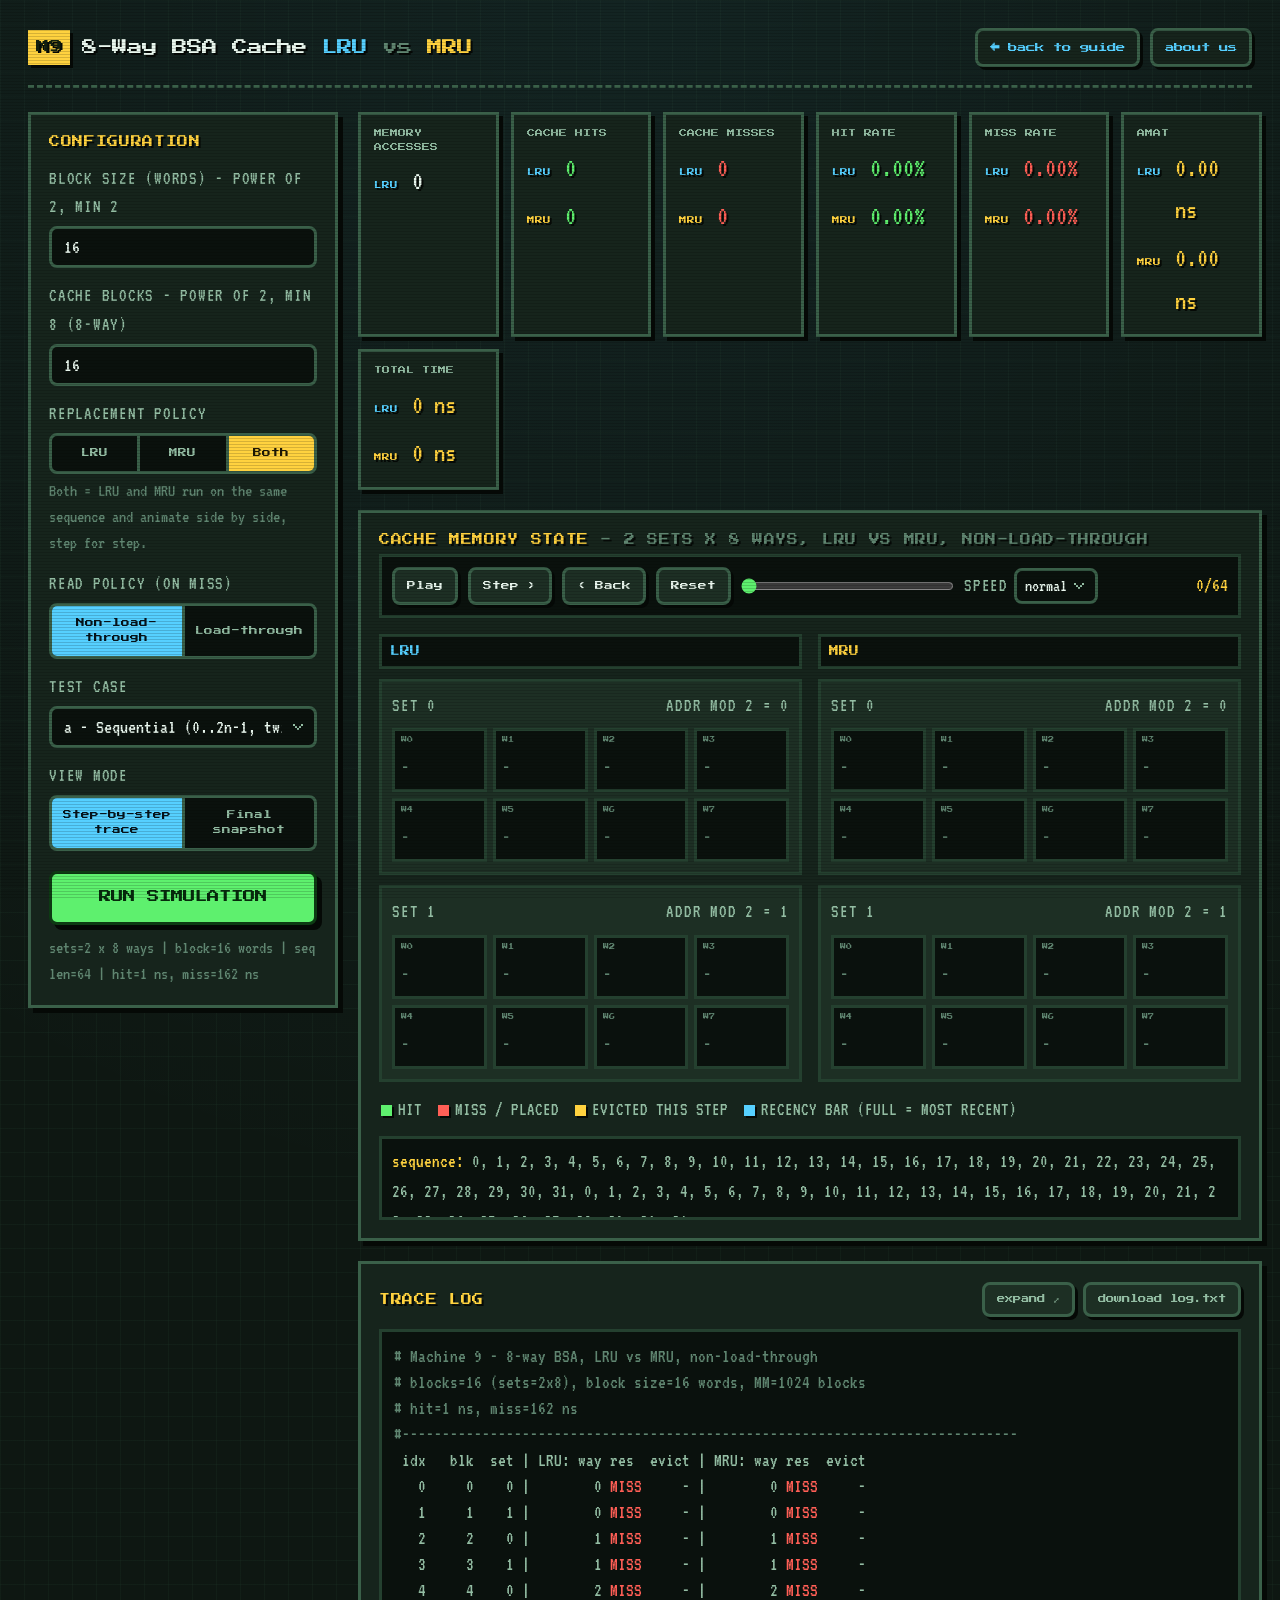
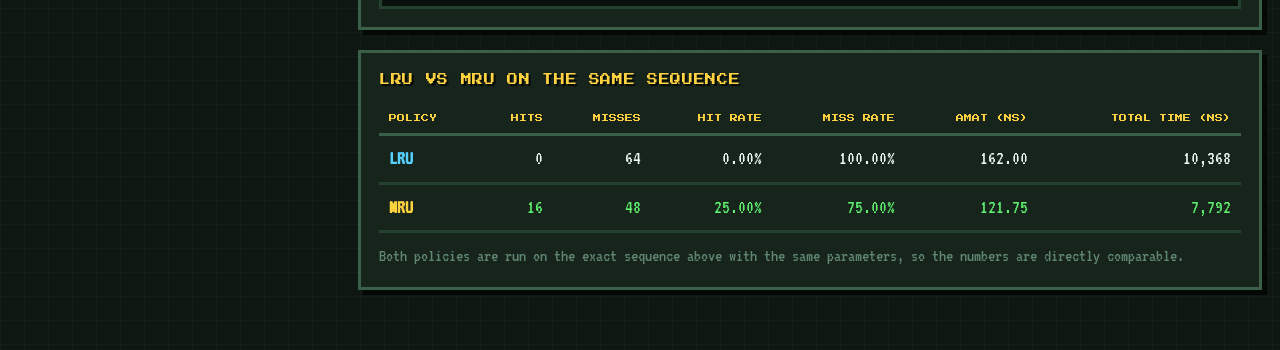
==== simulator.html @ cba734e6 "uploaded site files" ====
<!DOCTYPE html>
<html lang="en">
<head>
<meta charset="UTF-8">
<meta name="viewport" content="width=device-width, initial-scale=1.0">
<title>Simulator - Machine 9 (8-Way BSA, LRU vs MRU)</title>
<link rel="preconnect" href="https://fonts.googleapis.com">
<link href="https://fonts.googleapis.com/css2?family=Press+Start+2P&family=VT323&display=swap" rel="stylesheet">
<link rel="stylesheet" href="style.css">
</head>
<body>
<div class="wrap">

<header>
  <h1><span class="m9">M9</span>8-Way BSA Cache <span style="color:var(--blue)">LRU</span> <span style="color:var(--faint)">vs</span> <span style="color:var(--amber)">MRU</span></h1>
  <nav>
    <a href="index.html">&larr; back to guide</a>
    <a href="about.html">about us</a>
  </nav>
</header>

<div class="grid">

  <div>
    <div class="card">
      <h2>Configuration</h2>

      <label for="bs">Block size (words) - power of 2, min 2</label>
      <input id="bs" type="number" value="16" min="2" step="1">

      <label for="nb">Cache blocks - power of 2, min 8 (8-way)</label>
      <input id="nb" type="number" value="16" min="8" step="1">

      <label>Replacement policy</label>
      <div class="seg pol" id="pol">
        <button data-v="lru">LRU</button>
        <button data-v="mru">MRU</button>
        <button data-v="both" class="on">Both</button>
      </div>
      <div class="hint" style="margin-top:4px">Both = LRU and MRU run on the same sequence and animate side by side, step for step.</div>

      <label>Read policy (on miss)</label>
      <div class="seg" id="rp">
        <button data-v="nlt" class="on">Non-load-through</button>
        <button data-v="lt">Load-through</button>
      </div>

      <label for="tc">Test case</label>
      <select id="tc">
        <option value="a">a - Sequential (0..2n-1, twice)</option>
        <option value="b">b - Mid-repeat blocks</option>
        <option value="c">c - Random (64 accesses, 0-1023)</option>
      </select>

      <div id="seedrow" style="display:none">
        <label for="seed">Random seed</label>
        <input id="seed" type="number" value="42">
      </div>

      <label>View mode</label>
      <div class="seg" id="vm">
        <button data-v="anim" class="on">Step-by-step trace</button>
        <button data-v="final">Final snapshot</button>
      </div>

      <button class="runbtn" id="run">Run simulation</button>
      <div class="err" id="err"></div>
      <div class="hint" id="cfgsum"></div>
    </div>
  </div>

  <div>
    <div class="stats" id="stats"></div>

    <div class="card">
      <div class="loghead" style="margin-bottom:6px">
        <h2 style="margin:0">Cache memory state <span id="dielabel" style="color:var(--faint)"></span></h2>
      </div>

      <div class="bar" id="animbar" style="display:none">
        <button id="btnPlay">Play</button>
        <button id="btnStep">Step &rsaquo;</button>
        <button id="btnBack">&lsaquo; Back</button>
        <button id="btnReset">Reset</button>
        <input type="range" id="scrub" min="0" value="0" aria-label="scrub through trace">
        <label style="margin:0;display:flex;align-items:center;gap:6px">speed
          <select id="spd">
            <option value="700">slow</option>
            <option value="350" selected>normal</option>
            <option value="120">fast</option>
          </select>
        </label>
        <span class="stepinfo" id="stepinfo">-</span>
      </div>

      <div class="dies" id="dies"></div>

      <div class="legend">
        <span><span class="dot" style="background:var(--hit)"></span>hit</span>
        <span><span class="dot" style="background:var(--miss)"></span>miss / placed</span>
        <span><span class="dot" style="background:var(--amber)"></span>evicted this step</span>
        <span><span class="dot" style="background:var(--blue)"></span>recency bar (full = most recent)</span>
      </div>

      <div class="seqview" id="seqview"></div>
    </div>

    <div class="card section">
      <div class="loghead">
        <h2 style="margin:0">Trace log</h2>
        <div style="display:flex;gap:8px">
          <button id="expandLog">expand &#x2922;</button>
          <button id="dl">download log.txt</button>
        </div>
      </div>
      <div class="log" id="log"></div>
    </div>

    <div class="card section">
      <h2>LRU vs MRU on the same sequence</h2>
      <table id="cmp"></table>
      <div class="hint">Both policies are run on the exact sequence above with the same parameters, so the numbers are directly comparable.</div>
    </div>
  </div>

</div>
</div>

<div class="modal-overlay" id="logModal">
  <div class="modal-box">
    <div class="loghead modal-head">
      <h2 style="margin:0">Trace log <span class="dielabel-sub" id="modalMeta"></span></h2>
      <div style="display:flex;gap:8px">
        <button id="dlModal">download log.txt</button>
        <button id="closeLog">close &#x2715;</button>
      </div>
    </div>
    <div class="log modal-log" id="logFull"></div>
  </div>
</div>

<script src="simulator.js"></script>
</body>
</html>
---- style.css ----
/* ============================================================
   M9 CACHE SIM - pixel arcade / chalkboard theme
   ============================================================ */

:root {
  --bg: #0e1712;
  --bg2: #0a110d;
  --panel: #16241c;
  --panel2: #1d2f24;
  --line: #3a6049;
  --line2: #24402f;
  --ink: #e9f7ee;
  --muted: #93bda3;
  --faint: #5f8570;
  --hit: #5ef06e;
  --miss: #ff5f56;
  --amber: #ffd23f;
  --blue: #56d0ff;
  --pink: #ff7ce5;
  --hit-dim: rgba(94, 240, 110, 0.18);
  --miss-dim: rgba(255, 95, 86, 0.18);
  --shadow: #050906;
  --mono: 'VT323', ui-monospace, Consolas, monospace;
  --sans: 'VT323', ui-monospace, Consolas, monospace;
  --disp: 'Press Start 2P', 'VT323', monospace;
  /* rounding applied to interactive controls only - panels stay square */
  --r: 8px;
}

html { font-size: 118%; }

* { box-sizing: border-box; margin: 0; padding: 0; }

img, .avatar-img { image-rendering: pixelated; }

body {
  background-color: var(--bg);
  /* chalkboard grid */
  background-image:
    linear-gradient(rgba(90, 160, 115, 0.055) 1px, transparent 1px),
    linear-gradient(90deg, rgba(90, 160, 115, 0.055) 1px, transparent 1px),
    radial-gradient(circle at 50% 0%, rgba(86, 208, 255, 0.07), transparent 60%);
  background-size: 24px 24px, 24px 24px, 100% 100%;
  color: var(--ink);
  font-family: var(--sans);
  font-size: 1.12rem;
  line-height: 1.5;
  min-height: 100vh;
}

/* CRT scanlines */
body::before {
  content: '';
  position: fixed;
  inset: 0;
  pointer-events: none;
  z-index: 999;
  background: repeating-linear-gradient(
    to bottom,
    rgba(0, 0, 0, 0.16) 0px,
    rgba(0, 0, 0, 0.16) 1px,
    transparent 1px,
    transparent 3px
  );
  mix-blend-mode: multiply;
}

.wrap {
  width: 100%;
  max-width: none;
  margin: 0 auto;
  padding: 28px 28px 60px;
  animation: pixel-in 0.4s steps(4) both;
}

@keyframes pixel-in {
  from { opacity: 0; transform: translateY(12px); }
  to   { opacity: 1; transform: translateY(0); }
}

::selection { background: var(--amber); color: #12200f; }

/* ---------- scrollbars ---------- */
::-webkit-scrollbar { width: 12px; height: 12px; }
::-webkit-scrollbar-track { background: var(--bg2); }
::-webkit-scrollbar-thumb { background: var(--line); border: 2px solid var(--bg2); }
::-webkit-scrollbar-thumb:hover { background: var(--hit); }

/* ---------- header ---------- */
header {
  display: flex;
  align-items: center;
  justify-content: space-between;
  flex-wrap: wrap;
  gap: 12px;
  border-bottom: 3px dashed var(--line);
  padding-bottom: 18px;
  margin-bottom: 24px;
}

h1 {
  font-family: var(--disp);
  font-size: 0.82rem;
  font-weight: 400;
  line-height: 1.7;
  text-shadow: 2px 2px 0 var(--shadow);
}

h1 .m9 {
  display: inline-block;
  color: #12200f;
  background: var(--amber);
  font-family: var(--disp);
  font-size: 0.85em;
  padding: 6px 8px;
  margin-right: 12px;
  vertical-align: 2px;
  border: 0;
  border-radius: 0;
  box-shadow: 3px 3px 0 var(--shadow);
}

.sub { color: var(--muted); font-family: var(--mono); font-size: 1rem; }

nav { display: flex; gap: 10px; flex-wrap: wrap; }

nav a {
  color: var(--blue);
  font-family: var(--disp);
  font-size: 0.5rem;
  line-height: 1.6;
  text-decoration: none;
  background: var(--panel);
  border: 3px solid var(--line);
  border-radius: var(--r);
  padding: 9px 12px;
  box-shadow: 3px 3px 0 var(--shadow);
  transition: none;
}
nav a:hover {
  border-color: var(--blue);
  color: var(--ink);
  transform: translate(1px, 1px);
  box-shadow: 2px 2px 0 var(--shadow);
}
nav a:active { transform: translate(3px, 3px); box-shadow: 0 0 0 var(--shadow); }
nav a.active { border-color: var(--amber); color: var(--amber); }

/* ---------- layout ---------- */
.grid { display: grid; grid-template-columns: 310px 1fr; gap: 20px; }
@media (max-width: 900px) { .grid { grid-template-columns: 1fr; } }

.card {
  background: var(--panel);
  border: 3px solid var(--line);
  border-radius: 0;
  padding: 18px;
  box-shadow: 5px 5px 0 var(--shadow);
}

.card h2 {
  font-family: var(--disp);
  font-size: 0.58rem;
  font-weight: 400;
  color: var(--amber);
  text-transform: uppercase;
  letter-spacing: 0.06em;
  line-height: 1.6;
  margin-bottom: 14px;
  text-shadow: 2px 2px 0 var(--shadow);
}

.section { margin-top: 20px; }

label {
  display: block;
  font-family: var(--mono);
  font-size: 1rem;
  color: var(--muted);
  margin: 14px 0 5px;
  text-transform: uppercase;
  letter-spacing: 0.04em;
}

/* ---------- form controls ---------- */
input[type='number'],
input[type='text'] {
  width: 100%;
  background: var(--bg2);
  color: var(--ink);
  border: 3px solid var(--line);
  border-radius: var(--r);
  padding: 8px 12px;
  font-family: var(--mono);
  font-size: 1.05rem;
}
input[type='number']:hover, input[type='text']:hover { border-color: var(--blue); }

select {
  width: 100%;
  appearance: none;
  -webkit-appearance: none;
  background-color: var(--bg2);
  background-image: url("data:image/svg+xml,%3Csvg xmlns='http://www.w3.org/2000/svg' width='12' height='12' shape-rendering='crispEdges'%3E%3Crect x='1' y='3' width='2' height='2' fill='%2393bda3'/%3E%3Crect x='3' y='5' width='2' height='2' fill='%2393bda3'/%3E%3Crect x='5' y='7' width='2' height='2' fill='%2393bda3'/%3E%3Crect x='7' y='5' width='2' height='2' fill='%2393bda3'/%3E%3Crect x='9' y='3' width='2' height='2' fill='%2393bda3'/%3E%3C/svg%3E");
  background-repeat: no-repeat;
  background-position: right 10px center;
  color: var(--ink);
  border: 3px solid var(--line);
  border-radius: var(--r);
  padding: 8px 32px 8px 12px;
  font-family: var(--mono);
  font-size: 1.05rem;
  cursor: pointer;
}
select:hover { border-color: var(--blue); }
select option { background: var(--panel2); color: var(--ink); }

select:focus,
input:focus,
button:focus-visible,
a:focus-visible { outline: 3px solid var(--amber); outline-offset: 2px; }

.seg {
  display: flex;
  background: var(--bg2);
  border: 3px solid var(--line);
  border-radius: var(--r);
  overflow: hidden;
  gap: 0;
}
.seg button {
  flex: 1;
  background: none;
  border: 0;
  border-right: 3px solid var(--line);
  color: var(--muted);
  font-family: var(--disp);
  font-size: 0.46rem;
  line-height: 1.7;
  padding: 10px 4px;
  cursor: pointer;
}
.seg button:last-child { border-right: 0; }
.seg button:hover { color: var(--ink); background: var(--panel2); }
.seg button.on { background: var(--blue); color: #06131b; }
.seg.pol button.on { background: var(--amber); color: #1c1704; }

.runbtn {
  width: 100%;
  margin-top: 20px;
  background: var(--hit);
  color: #062a0c;
  border: 3px solid #0d3a13;
  border-radius: var(--r);
  padding: 14px 10px;
  font-family: var(--disp);
  font-size: 0.66rem;
  line-height: 1.6;
  cursor: pointer;
  box-shadow: 5px 5px 0 var(--shadow);
  text-transform: uppercase;
}
.runbtn:hover { background: #7bff8b; transform: translate(1px, 1px); box-shadow: 4px 4px 0 var(--shadow); }
.runbtn:active { transform: translate(5px, 5px); box-shadow: 0 0 0 var(--shadow); }

.hint {
  font-family: var(--mono);
  font-size: 0.95rem;
  color: var(--faint);
  margin-top: 10px;
  line-height: 1.45;
}

.err {
  color: var(--miss);
  font-family: var(--mono);
  font-size: 1rem;
  margin-top: 10px;
  display: none;
  text-transform: uppercase;
}

/* ---------- stat tiles ---------- */
.stats {
  display: grid;
  grid-template-columns: repeat(auto-fit, minmax(140px, 1fr));
  gap: 12px;
  margin-bottom: 20px;
}
.stat {
  background: var(--panel);
  border: 3px solid var(--line);
  border-radius: 0;
  padding: 12px 13px;
  box-shadow: 4px 4px 0 var(--shadow);
}
.stat .k {
  font-family: var(--disp);
  font-size: 0.42rem;
  line-height: 1.7;
  color: var(--muted);
  text-transform: uppercase;
}
.stat .v {
  font-family: var(--mono);
  font-size: 1.5rem;
  font-weight: 400;
  margin-top: 6px;
  display: flex;
  align-items: baseline;
  gap: 8px;
  text-shadow: 2px 2px 0 var(--shadow);
}
.stat .v .ptag { font-family: var(--disp); font-size: 0.4rem; min-width: 30px; }
.stat .v.hit { color: var(--hit); }
.stat .v.miss { color: var(--miss); }
.stat .v.amber { color: var(--amber); }

/* ---------- animation bar ---------- */
.bar {
  display: flex;
  align-items: center;
  gap: 10px;
  flex-wrap: wrap;
  margin-bottom: 16px;
  background: var(--bg2);
  border: 3px solid var(--line2);
  padding: 10px;
}
.bar button {
  background: var(--panel2);
  border: 3px solid var(--line);
  color: var(--ink);
  border-radius: var(--r);
  padding: 9px 12px;
  font-family: var(--disp);
  font-size: 0.46rem;
  line-height: 1.6;
  cursor: pointer;
  box-shadow: 3px 3px 0 var(--shadow);
}
.bar button:hover { border-color: var(--blue); color: var(--blue); transform: translate(1px, 1px); box-shadow: 2px 2px 0 var(--shadow); }
.bar button:active { transform: translate(3px, 3px); box-shadow: 0 0 0 var(--shadow); }
.bar button:disabled { opacity: 0.3; cursor: default; transform: none; box-shadow: 3px 3px 0 var(--shadow); }
.bar input[type='range'] { flex: 1; min-width: 120px; accent-color: var(--hit); height: 12px; }
.bar select { width: auto; font-size: 0.95rem; padding: 6px 28px 6px 8px; }
.bar label { margin: 0; }
.stepinfo {
  font-family: var(--mono);
  font-size: 1.05rem;
  color: var(--amber);
  min-width: 120px;
  text-align: right;
}

/* ---------- cache dies ---------- */
.dies { display: grid; gap: 16px; grid-template-columns: 1fr; }
.dies.dual { grid-template-columns: 1fr 1fr; }
@media (max-width: 1050px) { .dies.dual { grid-template-columns: 1fr; } }

.diecol { min-width: 0; }
.dietitle {
  display: flex;
  justify-content: space-between;
  align-items: center;
  font-family: var(--disp);
  font-size: 0.52rem;
  line-height: 1.7;
  margin-bottom: 10px;
  padding: 6px 8px;
  background: var(--bg2);
  border: 3px solid var(--line2);
}
.dielive { font-family: var(--mono); font-size: 1rem; letter-spacing: 0.02em; }

.die { display: grid; gap: 10px; }
/* side-by-side dies fold to 4 ways per row only when there isn't room for 8 */
.dies.dual .ways { grid-template-columns: repeat(8, 1fr); }
@media (max-width: 1500px) { .dies.dual .ways { grid-template-columns: repeat(4, 1fr); } }

.set {
  background: var(--panel2);
  border: 3px solid var(--line2);
  border-radius: 0;
  padding: 10px;
}
.set .shead {
  font-family: var(--mono);
  font-size: 1rem;
  color: var(--muted);
  letter-spacing: 0.04em;
  margin-bottom: 8px;
  display: flex;
  justify-content: space-between;
  text-transform: uppercase;
}
.ways { display: grid; grid-template-columns: repeat(8, 1fr); gap: 6px; }
@media (max-width: 700px) { .ways { grid-template-columns: repeat(4, 1fr); } }

.way {
  position: relative;
  background: var(--bg2);
  border: 3px solid var(--line2);
  border-radius: 0;
  min-height: 64px;
  padding: 5px 6px;
  font-family: var(--mono);
  transition: none;
}
.way .wtag { font-family: var(--disp); font-size: 0.32rem; color: var(--faint); }
.way .blk {
  font-family: var(--disp);
  font-size: 0.6rem;
  line-height: 1.5;
  margin-top: 6px;
  text-shadow: 2px 2px 0 var(--shadow);
}
.way .empty { color: var(--faint); font-size: 1.1rem; margin-top: 6px; }
.way .rec {
  position: absolute;
  left: 0;
  bottom: 0;
  height: 5px;
  background: var(--blue);
  border-radius: 0;
  opacity: 1;
}
.way.flash-hit { border-color: var(--hit); background: var(--hit-dim); box-shadow: inset 0 0 0 2px rgba(94,240,110,.35); }
.way.flash-miss { border-color: var(--miss); background: var(--miss-dim); box-shadow: inset 0 0 0 2px rgba(255,95,86,.35); }
.way.flash-evict { border-color: var(--amber); }

.badge {
  position: absolute;
  top: 4px;
  right: 4px;
  font-family: var(--disp);
  font-size: 0.3rem;
  line-height: 1;
  padding: 2px 3px;
}
.badge.mru { color: #1c1704; background: var(--amber); }
.badge.lru { color: #06131b; background: var(--blue); }

.legend {
  display: flex;
  gap: 16px;
  flex-wrap: wrap;
  font-family: var(--mono);
  font-size: 1rem;
  color: var(--muted);
  margin: 14px 2px 0;
  text-transform: uppercase;
}
.dot {
  display: inline-block;
  width: 11px;
  height: 11px;
  border-radius: 0;
  margin-right: 6px;
  vertical-align: -1px;
  box-shadow: 2px 2px 0 var(--shadow);
}

.seqview {
  font-family: var(--mono);
  font-size: 1rem;
  color: var(--muted);
  background: var(--bg2);
  border: 3px solid var(--line2);
  border-radius: 0;
  padding: 8px 10px;
  margin-top: 12px;
  max-height: 84px;
  overflow: auto;
  word-break: break-all;
  line-height: 1.6;
}
.seqview b { color: var(--amber); font-weight: 400; }

/* ---------- log ---------- */
.log {
  background: var(--bg2);
  border: 3px solid var(--line2);
  border-radius: 0;
  padding: 12px;
  height: 280px;
  overflow: auto;
  font-family: var(--mono);
  font-size: 1.02rem;
  line-height: 1.35;
  white-space: pre;
  color: var(--muted);
}
.log .h { color: var(--hit); }
.log .m { color: var(--miss); }
.log .d { color: var(--faint); }

.loghead { display: flex; justify-content: space-between; align-items: center; margin-bottom: 12px; gap: 10px; flex-wrap: wrap; }
.loghead button {
  background: var(--panel2);
  border: 3px solid var(--line);
  color: var(--muted);
  border-radius: var(--r);
  padding: 8px 12px;
  font-family: var(--disp);
  font-size: 0.44rem;
  line-height: 1.6;
  cursor: pointer;
  box-shadow: 3px 3px 0 var(--shadow);
  transition: none;
}
.loghead button:hover { border-color: var(--blue); color: var(--blue); transform: translate(1px, 1px); box-shadow: 2px 2px 0 var(--shadow); }
.loghead button:active { transform: translate(3px, 3px); box-shadow: 0 0 0 var(--shadow); }

/* ---------- tables ---------- */
table { width: 100%; border-collapse: collapse; font-family: var(--mono); font-size: 1.05rem; }
th, td { text-align: right; padding: 8px 10px; border-bottom: 3px solid var(--line2); }
th:first-child, td:first-child { text-align: left; }
th {
  color: var(--amber);
  font-family: var(--disp);
  font-size: 0.42rem;
  line-height: 1.8;
  font-weight: 400;
  text-transform: uppercase;
  border-bottom-color: var(--line);
}
tr:hover td { background: var(--panel2); }
td.win { color: var(--hit); }

.spec-table td:first-child { color: var(--muted); text-transform: uppercase; }
.spec-table td { text-align: left; }

/* ---------- hero ---------- */
.hero {
  padding: 40px 0 34px;
  border-bottom: 3px dashed var(--line);
  margin-bottom: 32px;
}
.hero h1 {
  font-family: var(--disp);
  font-size: 1.18rem;
  line-height: 1.85;
  max-width: 760px;
  color: var(--ink);
  text-shadow: 3px 3px 0 var(--shadow);
}
.hero p {
  color: var(--muted);
  margin-top: 18px;
  max-width: 660px;
  line-height: 1.55;
  font-size: 1.14rem;
}
.hero .cta {
  display: inline-block;
  margin-top: 26px;
  background: var(--hit);
  color: #062a0c;
  font-family: var(--disp);
  font-size: 0.72rem;
  line-height: 1.6;
  text-decoration: none;
  border-radius: var(--r);
  padding: 16px 24px;
  border: 3px solid #0d3a13;
  box-shadow: 6px 6px 0 var(--shadow);
  text-transform: uppercase;
  transition: none;
}
.hero .cta:hover { background: #7bff8b; transform: translate(2px, 2px); box-shadow: 4px 4px 0 var(--shadow); }
.hero .cta:active { transform: translate(6px, 6px); box-shadow: 0 0 0 var(--shadow); }

/* blinking arcade cursor after the CTA */
.hero .cta::after {
  content: ' _';
  animation: blink 1s steps(1) infinite;
}
@keyframes blink { 50% { opacity: 0; } }

/* ---------- steps ---------- */
.steps { display: grid; grid-template-columns: repeat(auto-fit, minmax(250px, 1fr)); gap: 16px; margin-top: 20px; }
.step { transition: none; }
.step:hover {
  transform: translate(-2px, -2px);
  box-shadow: 7px 7px 0 var(--shadow);
  border-color: var(--blue);
}
.step h3 {
  font-family: var(--disp);
  font-size: 0.56rem;
  font-weight: 400;
  line-height: 1.7;
  margin-bottom: 12px;
  color: var(--ink);
}
.step h3 span {
  display: inline-block;
  color: #1c1704;
  background: var(--amber);
  font-family: var(--disp);
  padding: 4px 6px;
  margin-right: 9px;
  box-shadow: 2px 2px 0 var(--shadow);
}
.step p { color: var(--muted); font-size: 1.1rem; line-height: 1.5; }
.step code, code {
  font-family: var(--mono);
  font-size: 1.05rem;
  color: var(--amber);
  background: var(--bg2);
  border: 2px solid var(--line2);
  border-radius: 0;
  padding: 0 5px;
}

@media (max-width: 900px) {
  .hero { grid-template-columns: 1fr; }
  .hero-visual { margin-top: 20px; }
  .hero h1 { font-size: 0.92rem; }
  h1 { font-size: 0.7rem; }
}

/* ---------- footer ---------- */
footer {
  margin-top: 44px;
  padding-top: 20px;
  border-top: 3px dashed var(--line);
  color: var(--faint);
  font-family: var(--mono);
  font-size: 1rem;
  line-height: 1.5;
}

@media (prefers-reduced-motion: reduce) {
  .way, .wrap { animation: none; transition: none; }
  .hero .cta::after { animation: none; }
}

/* ---------- about page ---------- */
.about-hero { padding: 32px 0 28px; }
.about-hero .eyebrow {
  font-family: var(--disp);
  font-size: 0.5rem;
  line-height: 1.8;
  color: var(--blue);
  text-transform: uppercase;
  margin-bottom: 16px;
}
.about-hero h1 { font-size: 1.35rem; line-height: 1.6; margin-bottom: 6px; }
.about-hero p { color: var(--muted); line-height: 1.55; font-size: 1.14rem; max-width: 740px; margin-top: 14px; }
.about-hero p strong { color: var(--amber); font-weight: 400; }

.card p { font-size: 1.1rem; line-height: 1.55; }

.section-label {
  font-family: var(--disp);
  font-size: 0.6rem;
  font-weight: 400;
  line-height: 1.8;
  color: var(--amber);
  text-transform: uppercase;
  margin: 34px 0 14px;
  text-shadow: 2px 2px 0 var(--shadow);
}

.people {
  display: grid;
  grid-template-columns: repeat(auto-fit, minmax(190px, 220px));
  gap: 16px;
  justify-content: center;
}
.people-single { grid-template-columns: 220px; justify-content: center; }

.person {
  position: relative;
  padding: 20px 14px 18px;
  text-align: center;
}
.person:hover { border-color: var(--blue); transform: translate(-2px, -2px); box-shadow: 7px 7px 0 var(--shadow); }
.person::before,
.person::after {
  content: '';
  position: absolute;
  width: 12px;
  height: 12px;
  border: 3px solid var(--blue);
  opacity: 0.85;
}
.person::before { top: 5px; left: 5px; border-right: 0; border-bottom: 0; }
.person::after { bottom: 5px; right: 5px; border-left: 0; border-top: 0; }

.avatar {
  width: 120px;
  height: 120px;
  margin: 0 auto 16px;
  border-radius: 0;
  background: var(--bg2);
  border: 3px solid var(--line);
  display: flex;
  align-items: center;
  justify-content: center;
  font-size: 1.6rem;
  overflow: hidden;
  box-shadow: 4px 4px 0 var(--shadow);
}
.badge-icon { line-height: 1; }
.avatar-img { width: 100%; height: 100%; object-fit: cover; display: block; }

.pname {
  font-family: var(--disp);
  font-size: 0.46rem;
  line-height: 1.85;
  color: var(--ink);
}

/* ---------- trace log modal ---------- */
.modal-overlay {
  display: none;
  position: fixed;
  inset: 0;
  background: rgba(4, 9, 6, 0.86);
  z-index: 100;
  align-items: center;
  justify-content: center;
  padding: 30px 16px;
}
.modal-overlay.open { display: flex; }

.modal-box {
  background: var(--panel);
  border: 3px solid var(--line);
  border-radius: 0;
  padding: 18px;
  width: 100%;
  max-width: 1100px;
  height: 100%;
  max-height: 860px;
  display: flex;
  flex-direction: column;
  box-shadow: 10px 10px 0 var(--shadow);
}

.modal-head { flex: 0 0 auto; }
.modal-head #modalMeta,
.dielabel-sub {
  font-family: var(--mono);
  font-size: 1rem;
  color: var(--faint);
  margin-left: 10px;
  text-transform: none;
  letter-spacing: 0;
}

.modal-log { flex: 1 1 auto; height: auto; font-size: 1.05rem; }

@media (max-width: 640px) {
  .modal-box { padding: 12px; max-height: 92vh; }
  html { font-size: 108%; }
}
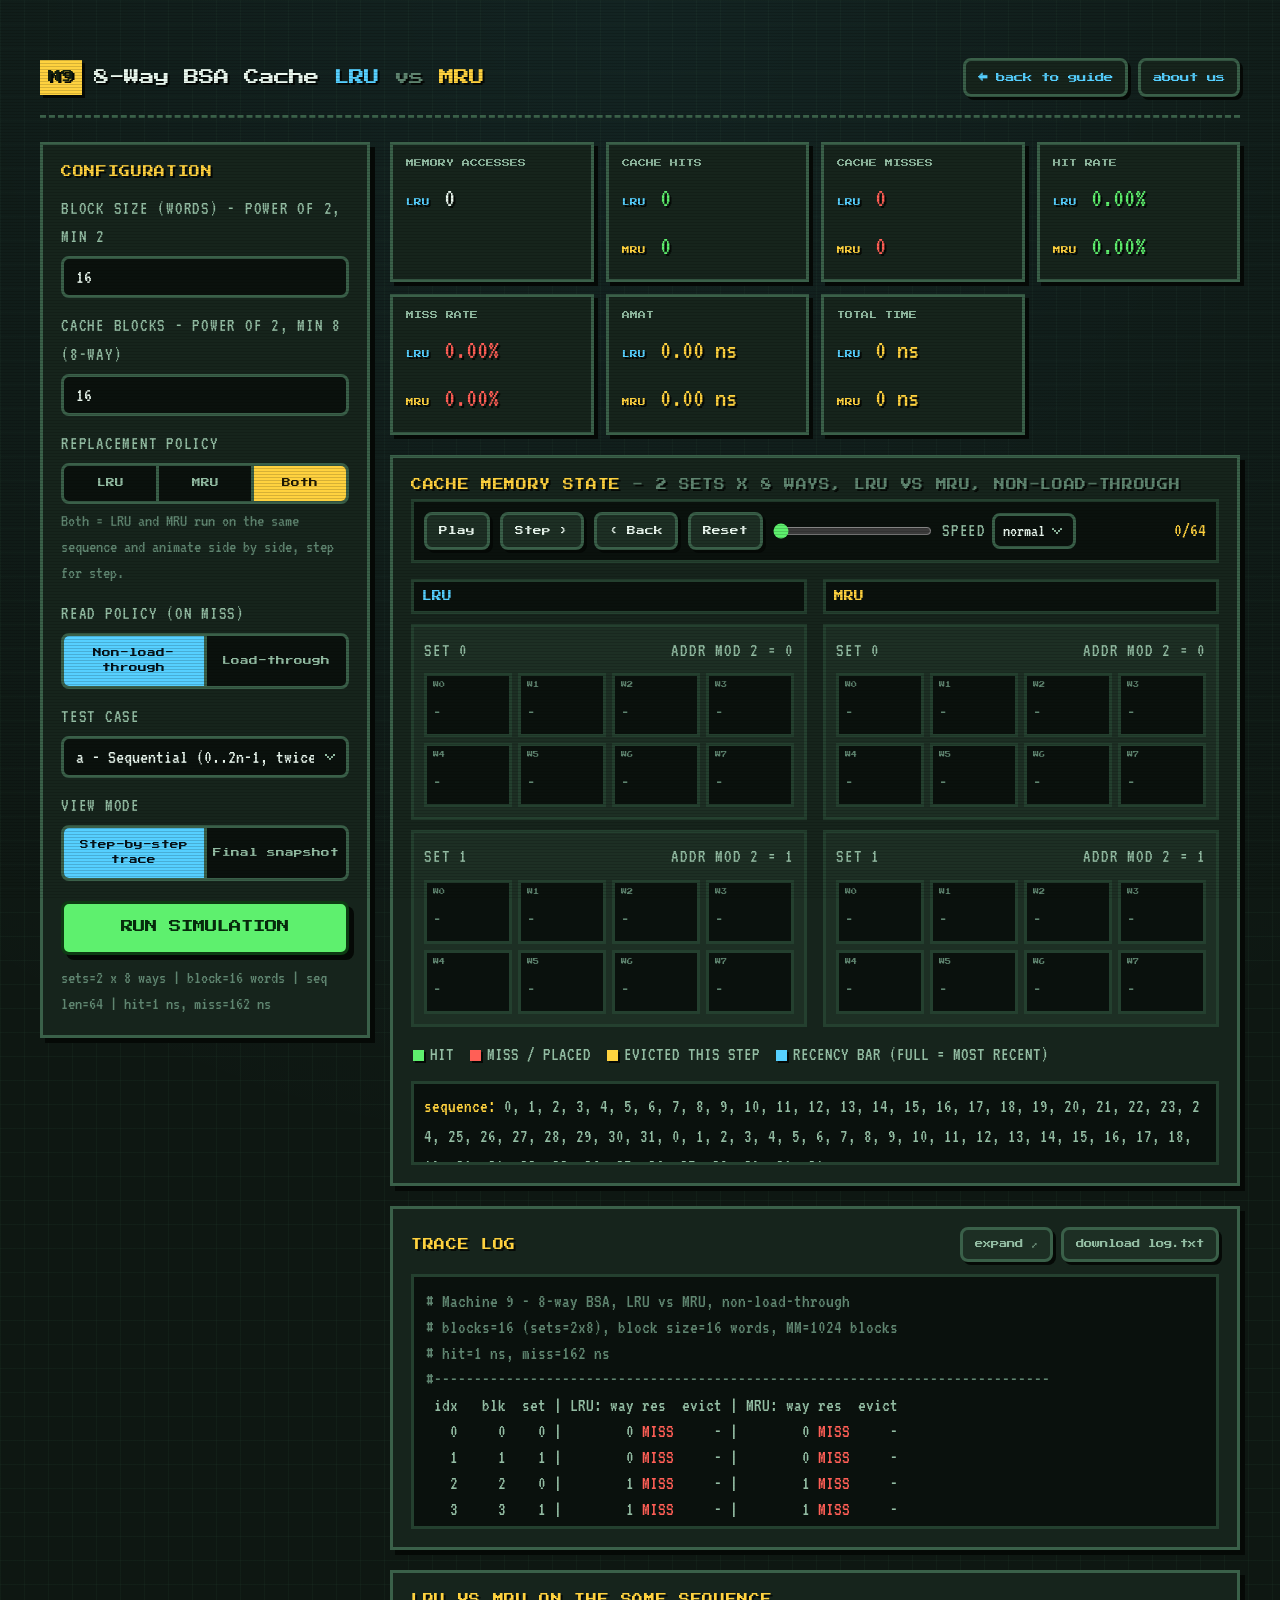
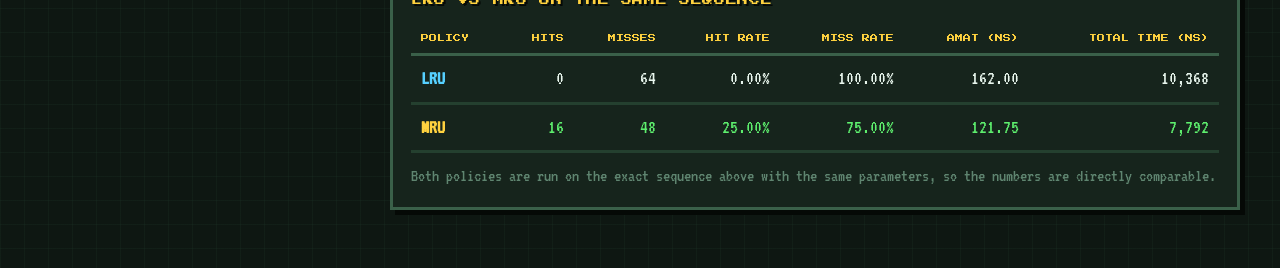
==== commit 09eddc2b: "fix formatting" ====
--- a/simulator.html
+++ b/simulator.html
@@ -9,7 +9,7 @@
 <link rel="stylesheet" href="style.css">
 </head>
 <body>
-<div class="wrap">
+<div class="wrap wrap-wide">
 
 <header>
   <h1><span class="m9">M9</span>8-Way BSA Cache <span style="color:var(--blue)">LRU</span> <span style="color:var(--faint)">vs</span> <span style="color:var(--amber)">MRU</span></h1>
--- a/style.css
+++ b/style.css
@@ -67,11 +67,14 @@
 
 .wrap {
   width: 100%;
-  max-width: none;
+  max-width: 1280px;
   margin: 0 auto;
-  padding: 28px 28px 60px;
-  animation: pixel-in 0.4s steps(4) both;
-}
+  padding: 58px 40px;
+  animation: pixel-in 0.5s ease-out both;
+}
+
+/* simulator needs more room than the reading pages: sidebar + stat row + dual dies */
+.wrap-wide { max-width: 1560px; }
 
 @keyframes pixel-in {
   from { opacity: 0; transform: translateY(12px); }
@@ -147,7 +150,7 @@
 nav a.active { border-color: var(--amber); color: var(--amber); }
 
 /* ---------- layout ---------- */
-.grid { display: grid; grid-template-columns: 310px 1fr; gap: 20px; }
+.grid { display: grid; grid-template-columns: 330px minmax(0, 1fr); gap: 20px; }
 @media (max-width: 900px) { .grid { grid-template-columns: 1fr; } }
 
 .card {
@@ -281,12 +284,16 @@
 }
 
 /* ---------- stat tiles ---------- */
+/* 7 fixed tiles - stepped column counts keep the rows even instead of letting
+   auto-fit leave a ragged 6 + 1 with the ns values wrapping */
 .stats {
   display: grid;
-  grid-template-columns: repeat(auto-fit, minmax(140px, 1fr));
+  grid-template-columns: repeat(2, minmax(0, 1fr));
   gap: 12px;
   margin-bottom: 20px;
 }
+@media (min-width: 700px)  { .stats { grid-template-columns: repeat(4, minmax(0, 1fr)); } }
+@media (min-width: 1440px) { .stats { grid-template-columns: repeat(7, minmax(0, 1fr)); } }
 .stat {
   background: var(--panel);
   border: 3px solid var(--line);
@@ -374,9 +381,9 @@
 .dielive { font-family: var(--mono); font-size: 1rem; letter-spacing: 0.02em; }
 
 .die { display: grid; gap: 10px; }
-/* side-by-side dies fold to 4 ways per row only when there isn't room for 8 */
-.dies.dual .ways { grid-template-columns: repeat(8, 1fr); }
-@media (max-width: 1500px) { .dies.dual .ways { grid-template-columns: repeat(4, 1fr); } }
+/* two dies share the row, so 8 ways across would squeeze each cell below the
+   width of a "B1023" label - always fold to 2 rows of 4 in side-by-side mode */
+.dies.dual .ways { grid-template-columns: repeat(4, 1fr); }
 
 .set {
   background: var(--panel2);
@@ -483,7 +490,7 @@
   border: 3px solid var(--line2);
   border-radius: 0;
   padding: 12px;
-  height: 280px;
+  height: 255px;
   overflow: auto;
   font-family: var(--mono);
   font-size: 1.02rem;
@@ -533,10 +540,17 @@
 
 /* ---------- hero ---------- */
 .hero {
+  display: flex;
+  align-items: center;
+  justify-content: flex-start;
+  flex-wrap: wrap;
+  gap: 54px;
   padding: 40px 0 34px;
   border-bottom: 3px dashed var(--line);
   margin-bottom: 32px;
 }
+
+.hero-copy { flex: 1 1 640px; max-width: 760px; }
 .hero h1 {
   font-family: var(--disp);
   font-size: 1.18rem;
@@ -578,6 +592,117 @@
 }
 @keyframes blink { 50% { opacity: 0; } }
 
+/* ---------- hero chip visual ---------- */
+.hero-visual {
+  flex: 0 0 auto;
+  display: flex;
+  align-items: flex-end;
+  justify-content: center;
+}
+
+.chip-svg {
+  height: auto;
+  overflow: visible;
+  filter: drop-shadow(6px 6px 0 var(--shadow));
+  animation: chip-float 4.2s ease-in-out infinite;
+}
+
+.chip-back {
+  width: 260px;
+  margin-right: -102px;
+  margin-bottom: 20px;
+  opacity: 0.82;
+  transform: rotate(-5deg);
+  z-index: 1;
+  position: relative;
+  animation-duration: 4.7s;
+}
+
+.chip-front {
+  width: 300px;
+  transform: rotate(4deg);
+  z-index: 2;
+  position: relative;
+}
+
+.chip-back .chip-label { fill: var(--blue); }
+.chip-front .chip-label { fill: var(--amber); }
+
+@media (max-width: 560px) {
+  .chip-back { width: 200px; margin-right: -74px; margin-bottom: 22px; }
+  .chip-front { width: 240px; }
+}
+
+@keyframes chip-float {
+  0%, 100% { transform: translateY(0); }
+  50%      { transform: translateY(-7px); }
+}
+
+.chip-body {
+  fill: var(--panel);
+  stroke: var(--line);
+  stroke-width: 3;
+}
+
+.chip-pins rect {
+  fill: var(--faint);
+  animation: chip-pin 2.4s ease-in-out infinite;
+}
+
+@keyframes chip-pin {
+  0%, 100% { fill: var(--faint); }
+  50%      { fill: var(--blue); }
+}
+
+.chip-label {
+  font-family: var(--disp);
+  font-size: 11px;
+  fill: var(--amber);
+}
+
+.chip-sub {
+  font-family: var(--disp);
+  font-size: 6px;
+  letter-spacing: 0.06em;
+  fill: var(--muted);
+}
+
+.chip-sub.chip-faint { fill: var(--faint); }
+
+.chip-rule {
+  stroke: var(--line2);
+  stroke-width: 2;
+}
+
+.way {
+  fill: var(--bg2);
+  stroke: var(--line2);
+  stroke-width: 2;
+  animation: chip-way 3.2s ease-in-out infinite;
+}
+
+@keyframes chip-way {
+  0%, 62%, 100% { fill: var(--bg2); stroke: var(--line2); }
+  72%  { fill: var(--miss-dim); stroke: var(--miss); }
+  84%  { fill: var(--hit-dim);  stroke: var(--hit); }
+  94%  { fill: var(--bg2);      stroke: var(--amber); }
+}
+
+.chip-pulse {
+  r: 3px;
+  fill: var(--blue);
+  filter: drop-shadow(0 0 4px var(--blue));
+}
+
+.chip-pulse-b {
+  fill: var(--amber);
+  filter: drop-shadow(0 0 4px var(--amber));
+}
+
+@media (prefers-reduced-motion: reduce) {
+  .chip-svg, .chip-svg * { animation: none !important; }
+}
+
 /* ---------- steps ---------- */
 .steps { display: grid; grid-template-columns: repeat(auto-fit, minmax(250px, 1fr)); gap: 16px; margin-top: 20px; }
 .step { transition: none; }
@@ -615,8 +740,8 @@
 }
 
 @media (max-width: 900px) {
-  .hero { grid-template-columns: 1fr; }
-  .hero-visual { margin-top: 20px; }
+  .hero { justify-content: center; text-align: left; }
+  .hero-visual { margin-top: 20px; flex-basis: 100%; justify-content: center; }
   .hero h1 { font-size: 0.92rem; }
   h1 { font-size: 0.7rem; }
 }
@@ -638,7 +763,12 @@
 }
 
 /* ---------- about page ---------- */
-.about-hero { padding: 32px 0 28px; }
+/* plain block flow - the flex row on .hero is for the index page's copy + chip
+   pair and would otherwise put the eyebrow, title and body text side by side */
+.about-hero {
+  display: block;
+  padding: 32px 0 28px;
+}
 .about-hero .eyebrow {
   font-family: var(--disp);
   font-size: 0.5rem;
@@ -648,7 +778,7 @@
   margin-bottom: 16px;
 }
 .about-hero h1 { font-size: 1.35rem; line-height: 1.6; margin-bottom: 6px; }
-.about-hero p { color: var(--muted); line-height: 1.55; font-size: 1.14rem; max-width: 740px; margin-top: 14px; }
+.about-hero p { color: var(--muted); line-height: 1.55; font-size: 1.14rem; max-width: 920px; margin-top: 14px; }
 .about-hero p strong { color: var(--amber); font-weight: 400; }
 
 .card p { font-size: 1.1rem; line-height: 1.55; }
@@ -757,4 +887,4 @@
 @media (max-width: 640px) {
   .modal-box { padding: 12px; max-height: 92vh; }
   html { font-size: 108%; }
-}
+}
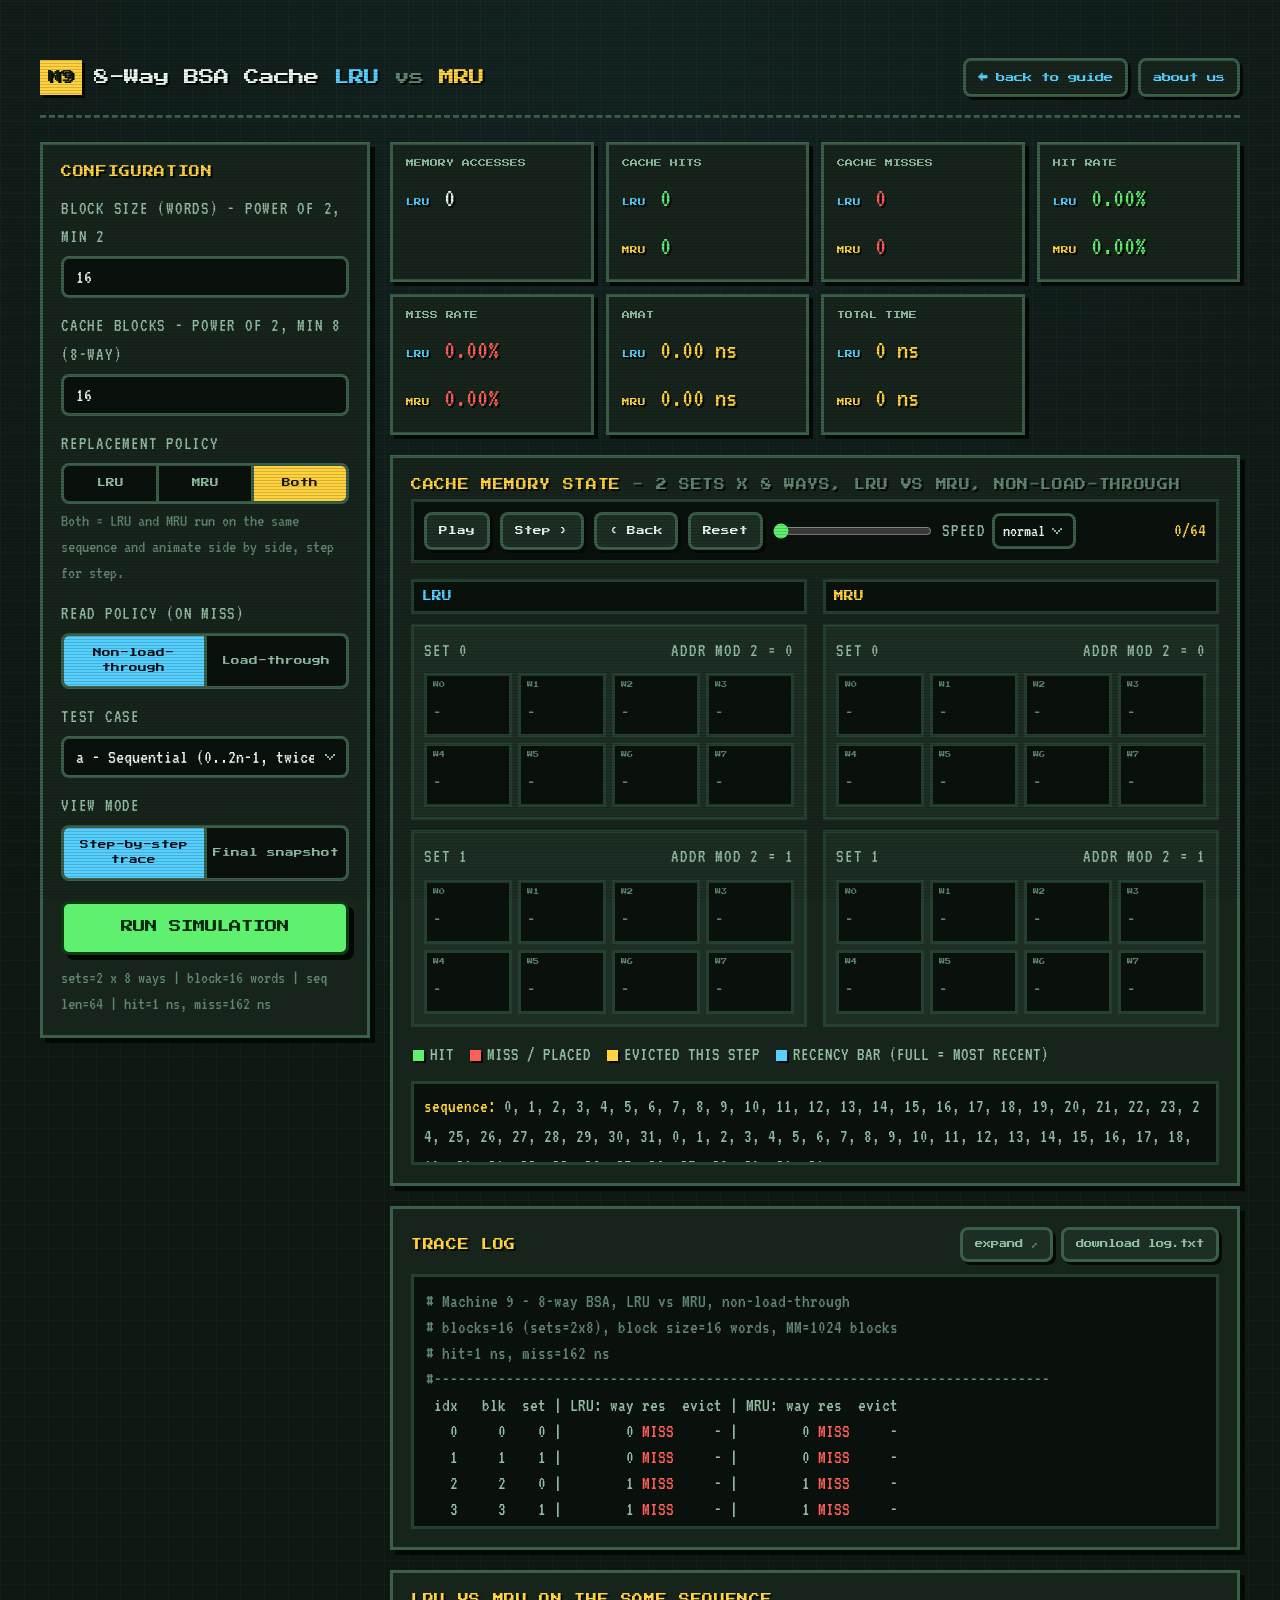
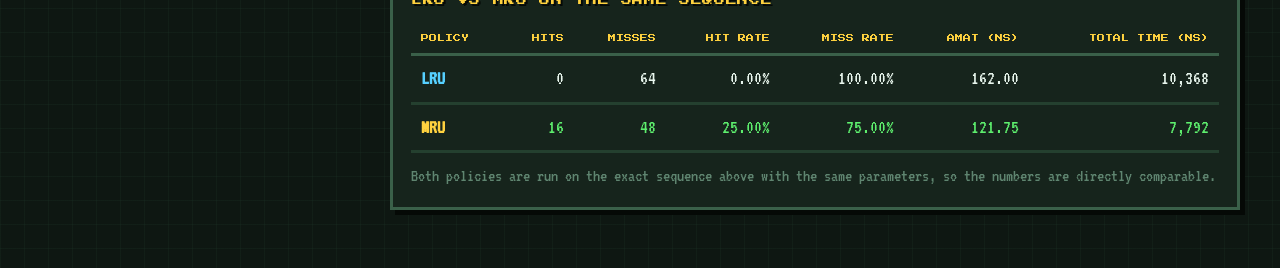
==== commit 621aefb8: "push mobile sizing ++ pushed simulator mobile responsiveness sizing" ====
--- a/simulator.html
+++ b/simulator.html
@@ -118,7 +118,7 @@
 
     <div class="card section">
       <h2>LRU vs MRU on the same sequence</h2>
-      <table id="cmp"></table>
+      <div class="table-scroll"><table id="cmp"></table></div>
       <div class="hint">Both policies are run on the exact sequence above with the same parameters, so the numbers are directly comparable.</div>
     </div>
   </div>
--- a/style.css
+++ b/style.css
@@ -30,8 +30,9 @@
 html { font-size: 118%; }
 
 * { box-sizing: border-box; margin: 0; padding: 0; }
-
+html, body { overflow-x: hidden; max-width: 100%; }
 img, .avatar-img { image-rendering: pixelated; }
+img, svg { max-width: 100%; }
 
 body {
   background-color: var(--bg);
@@ -73,6 +74,13 @@
   animation: pixel-in 0.5s ease-out both;
 }
 
+@media (max-width: 640px) {
+  .wrap { padding: 34px 18px; }
+}
+@media (max-width: 420px) {
+  .wrap { padding: 22px 12px; }
+}
+
 /* simulator needs more room than the reading pages: sidebar + stat row + dual dies */
 .wrap-wide { max-width: 1560px; }
 
@@ -151,7 +159,8 @@
 
 /* ---------- layout ---------- */
 .grid { display: grid; grid-template-columns: 330px minmax(0, 1fr); gap: 20px; }
-@media (max-width: 900px) { .grid { grid-template-columns: 1fr; } }
+@media (max-width: 900px) { .grid { grid-template-columns: minmax(0, 1fr); } }
+.grid > div { min-width: 0; }
 
 .card {
   background: var(--panel);
@@ -314,10 +323,13 @@
   font-weight: 400;
   margin-top: 6px;
   display: flex;
+  flex-wrap: wrap;
   align-items: baseline;
-  gap: 8px;
+  gap: 4px 8px;
+  overflow-wrap: anywhere;
   text-shadow: 2px 2px 0 var(--shadow);
 }
+
 .stat .v .ptag { font-family: var(--disp); font-size: 0.4rem; min-width: 30px; }
 .stat .v.hit { color: var(--hit); }
 .stat .v.miss { color: var(--miss); }
@@ -520,6 +532,7 @@
 .loghead button:active { transform: translate(3px, 3px); box-shadow: 0 0 0 var(--shadow); }
 
 /* ---------- tables ---------- */
+.table-scroll { width: 100%; overflow-x: auto; -webkit-overflow-scrolling: touch; }
 table { width: 100%; border-collapse: collapse; font-family: var(--mono); font-size: 1.05rem; }
 th, td { text-align: right; padding: 8px 10px; border-bottom: 3px solid var(--line2); }
 th:first-child, td:first-child { text-align: left; }
@@ -633,6 +646,11 @@
   .chip-front { width: 240px; }
 }
 
+@media (max-width: 420px) {
+  .chip-back { width: 128px; margin-right: -46px; margin-bottom: 16px; }
+  .chip-front { width: 158px; }
+}
+
 @keyframes chip-float {
   0%, 100% { transform: translateY(0); }
   50%      { transform: translateY(-7px); }
@@ -801,6 +819,10 @@
   justify-content: center;
 }
 .people-single { grid-template-columns: 220px; justify-content: center; }
+
+@media (max-width: 380px) {
+  .people, .people-single { grid-template-columns: minmax(0, 1fr); }
+}
 
 .person {
   position: relative;
@@ -887,4 +909,16 @@
 @media (max-width: 640px) {
   .modal-box { padding: 12px; max-height: 92vh; }
   html { font-size: 108%; }
+}
+
+@media (max-width: 420px) {
+  html { font-size: 100%; }
+  h1 { font-size: 0.62rem; }
+  .stats { grid-template-columns: minmax(0, 1fr); }
+  .stat .v { font-size: 1.2rem; }
+  .way { min-height: 54px; padding: 4px 5px; }
+  .way .blk { font-size: 0.52rem; }
+  .badge { font-size: 0.26rem; padding: 2px; }
+  .log { font-size: 0.85rem; height: 220px; }
+  .bar input[type='range'] { min-width: 100%; }
 }
